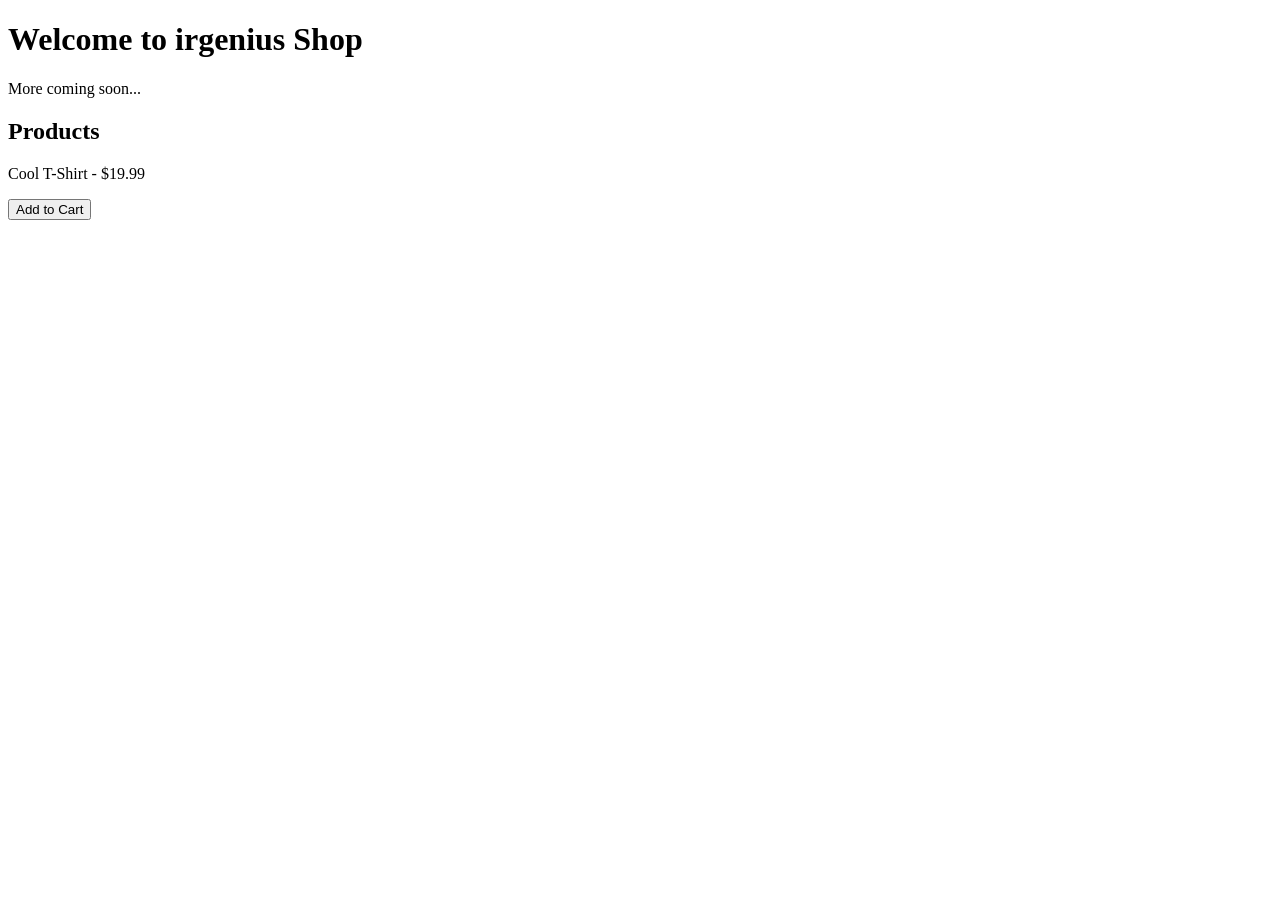
==== layouts/index.html @ 8050c09d "Add Snipcart shop to irgenius-site" ====
<!DOCTYPE html>
<html>
  <head><title>irgenius Shop</title></head>
  <body>
    <h1>Welcome to irgenius Shop</h1>
    <p>More coming soon...</p>
    <div>
      <h2>Products</h2>
      <div>
        <p>Cool T-Shirt - $19.99</p>
        <button class="snipcart-add-item"
          data-item-id="1"
          data-item-price="19.99"
          data-item-url="/"
          data-item-name="Cool T-Shirt">Add to Cart</button>
      </div>
    </div>
    <script async src="https://cdn.snipcart.com/themes/v3.6.0/default/snipcart.js"></script>
    <div hidden id="snipcart" data-api-key="MWEwY2NmMDAtOTM4Zi00ZTM1LThmMDYtNjliZGQzM2MyMzgxNjM4NzkzMDM5ODk5OTcyOTcw"></div>
  </body>
</html>
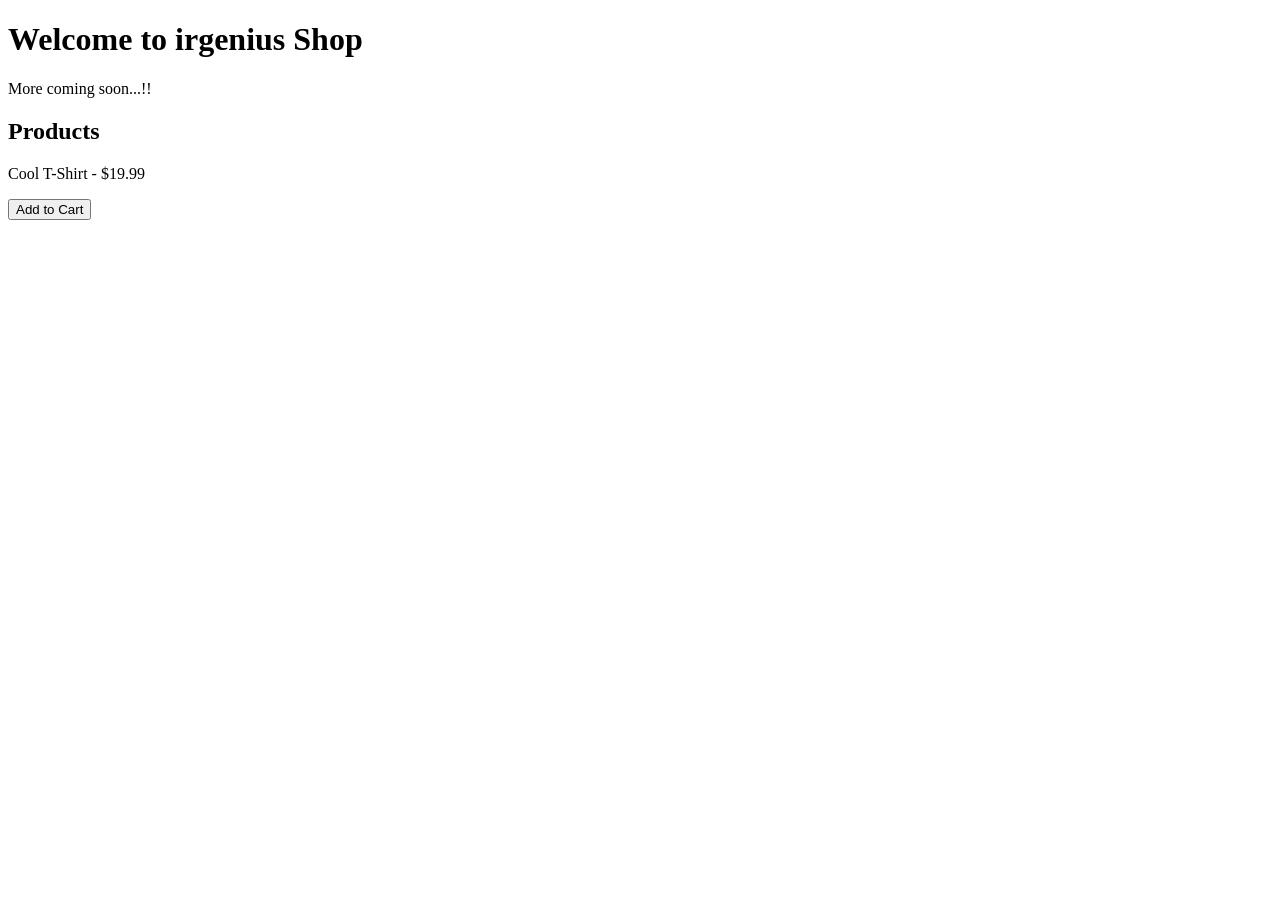
==== commit 6f7754de: "Trigger rebuild with Hugo settings" ====
--- a/layouts/index.html
+++ b/layouts/index.html
@@ -3,7 +3,7 @@
   <head><title>irgenius Shop</title></head>
   <body>
     <h1>Welcome to irgenius Shop</h1>
-    <p>More coming soon...</p>
+    <p>More coming soon...!!</p>
     <div>
       <h2>Products</h2>
       <div>
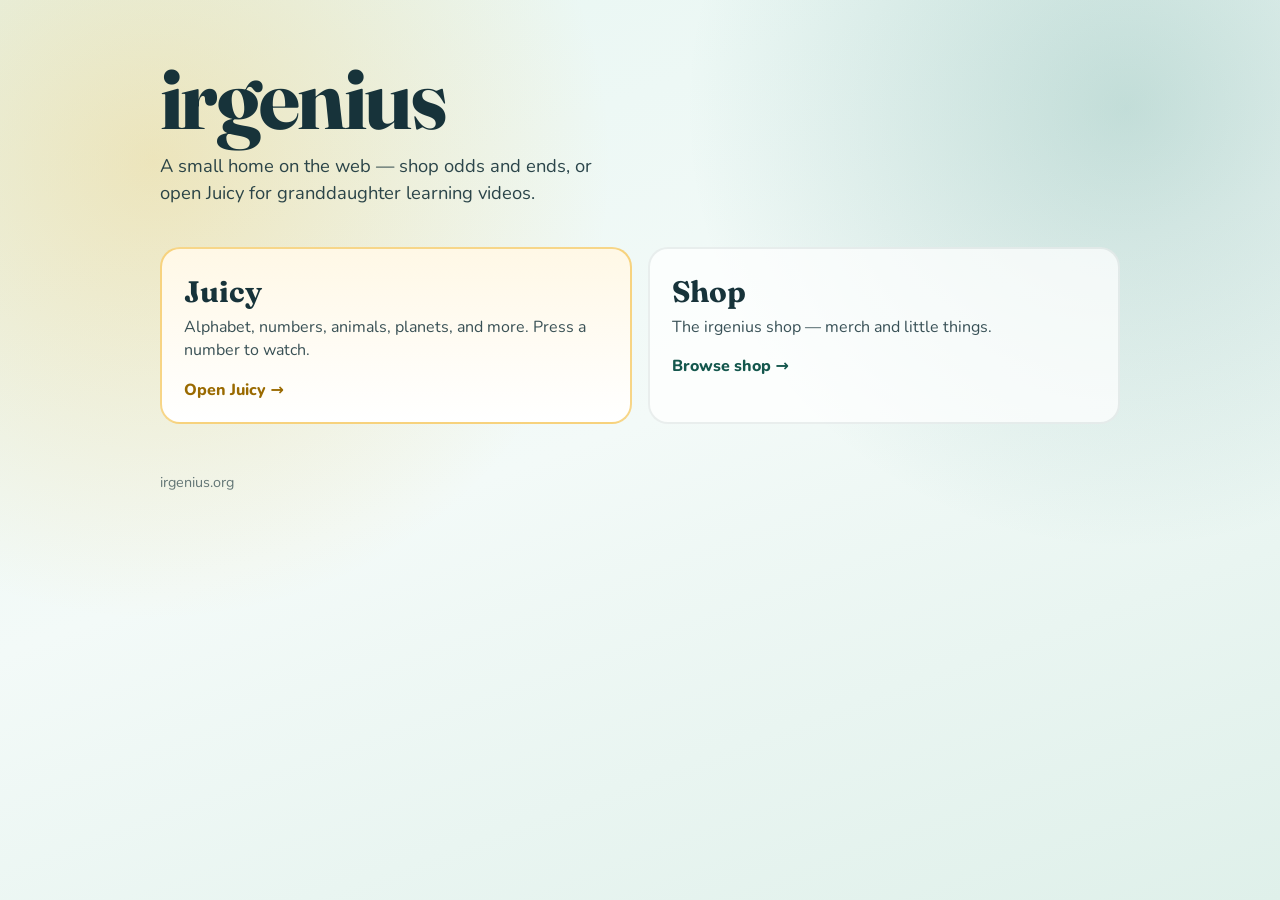
==== commit 8c6b880d: "Add Juicy learning videos area and redesign site home. Granddaughter can pick videos by number; play" ====
--- a/layouts/index.html
+++ b/layouts/index.html
@@ -1,21 +1,146 @@
 <!DOCTYPE html>
-<html>
-  <head><title>irgenius Shop</title></head>
+<html lang="en">
+  <head>
+    <meta charset="utf-8" />
+    <meta name="viewport" content="width=device-width, initial-scale=1" />
+    <title>irgenius</title>
+    <link rel="preconnect" href="https://fonts.googleapis.com" />
+    <link rel="preconnect" href="https://fonts.gstatic.com" crossorigin />
+    <link
+      href="https://fonts.googleapis.com/css2?family=Fraunces:opsz,wght@9..144,600;9..144,700&family=Nunito:wght@500;700;800&display=swap"
+      rel="stylesheet"
+    />
+    <style>
+      :root {
+        --ink: #17333a;
+        --foam: #f3faf8;
+        --sea: #1f7a6c;
+        --sea-deep: #14574d;
+        --sun: #f0b429;
+        --berry: #d4564e;
+        --mist: rgba(23, 51, 58, 0.08);
+      }
+
+      * {
+        box-sizing: border-box;
+      }
+
+      body {
+        margin: 0;
+        min-height: 100vh;
+        font-family: "Nunito", system-ui, sans-serif;
+        color: var(--ink);
+        background:
+          radial-gradient(circle at 12% 18%, rgba(240, 180, 41, 0.28), transparent 34%),
+          radial-gradient(circle at 88% 12%, rgba(31, 122, 108, 0.22), transparent 32%),
+          linear-gradient(160deg, #e7f6f2 0%, var(--foam) 48%, #dff0ea 100%);
+      }
+
+      .wrap {
+        width: min(960px, calc(100% - 2rem));
+        margin: 0 auto;
+        padding: 3.5rem 0 4rem;
+      }
+
+      .brand {
+        font-family: "Fraunces", Georgia, serif;
+        font-size: clamp(3rem, 8vw, 5.5rem);
+        font-weight: 700;
+        letter-spacing: -0.03em;
+        line-height: 0.95;
+        margin: 0 0 0.75rem;
+      }
+
+      .lede {
+        max-width: 28rem;
+        font-size: 1.15rem;
+        line-height: 1.5;
+        margin: 0 0 2.5rem;
+        opacity: 0.9;
+      }
+
+      .doors {
+        display: grid;
+        grid-template-columns: repeat(auto-fit, minmax(240px, 1fr));
+        gap: 1rem;
+      }
+
+      a.door {
+        display: block;
+        text-decoration: none;
+        color: inherit;
+        padding: 1.5rem 1.4rem 1.35rem;
+        border: 2px solid var(--mist);
+        border-radius: 1.25rem;
+        background: rgba(255, 255, 255, 0.72);
+        transition: transform 160ms ease, border-color 160ms ease, background 160ms ease;
+      }
+
+      a.door:hover,
+      a.door:focus-visible {
+        transform: translateY(-3px);
+        border-color: var(--sea);
+        background: #fff;
+        outline: none;
+      }
+
+      a.door.juicy {
+        border-color: rgba(240, 180, 41, 0.55);
+        background: linear-gradient(180deg, #fff8e6, #fff);
+      }
+
+      .door h2 {
+        font-family: "Fraunces", Georgia, serif;
+        font-size: 1.85rem;
+        margin: 0 0 0.4rem;
+      }
+
+      .door p {
+        margin: 0;
+        line-height: 1.45;
+        opacity: 0.85;
+      }
+
+      .door .go {
+        display: inline-block;
+        margin-top: 1rem;
+        font-weight: 800;
+        color: var(--sea-deep);
+      }
+
+      a.door.juicy .go {
+        color: #9a6a00;
+      }
+
+      footer {
+        margin-top: 3rem;
+        font-size: 0.9rem;
+        opacity: 0.65;
+      }
+    </style>
+  </head>
   <body>
-    <h1>Welcome to irgenius Shop</h1>
-    <p>More coming soon...!!</p>
-    <div>
-      <h2>Products</h2>
-      <div>
-        <p>Cool T-Shirt - $19.99</p>
-        <button class="snipcart-add-item"
-          data-item-id="1"
-          data-item-price="19.99"
-          data-item-url="/"
-          data-item-name="Cool T-Shirt">Add to Cart</button>
+    <main class="wrap">
+      <h1 class="brand">irgenius</h1>
+      <p class="lede">
+        A small home on the web — shop odds and ends, or open Juicy for
+        granddaughter learning videos.
+      </p>
+
+      <div class="doors">
+        <a class="door juicy" href="/Juicy/">
+          <h2>Juicy</h2>
+          <p>Alphabet, numbers, animals, planets, and more. Press a number to watch.</p>
+          <span class="go">Open Juicy →</span>
+        </a>
+        <a class="door" href="/shop/">
+          <h2>Shop</h2>
+          <p>The irgenius shop — merch and little things.</p>
+          <span class="go">Browse shop →</span>
+        </a>
       </div>
-    </div>
-    <script async src="https://cdn.snipcart.com/themes/v3.6.0/default/snipcart.js"></script>
-    <div hidden id="snipcart" data-api-key="MWEwY2NmMDAtOTM4Zi00ZTM1LThmMDYtNjliZGQzM2MyMzgxNjM4NzkzMDM5ODk5OTcyOTcw"></div>
+
+      <footer>irgenius.org</footer>
+    </main>
   </body>
 </html>
